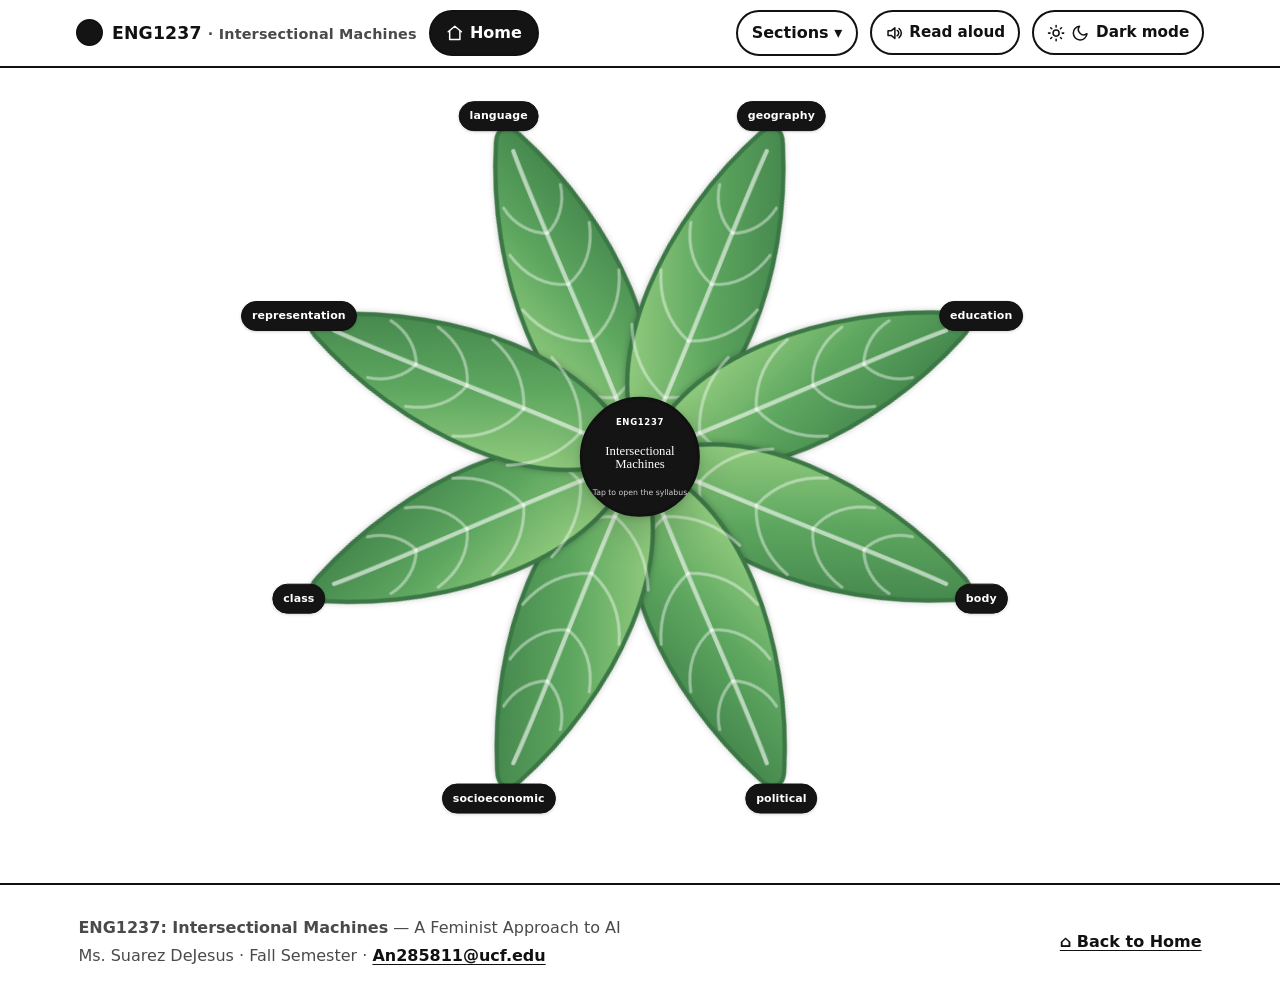
==== index.html @ 4618d404 "Sync cache-bust hash across all pages after the Section 10 CSS change The stylesheet update bumped t" ====
<!DOCTYPE html>
<html lang="en" data-theme="">
<head>
<meta charset="utf-8">
<meta name="viewport" content="width=device-width, initial-scale=1">
<title>ENG1237: Intersectional Machines — A Feminist Approach to AI</title>
<meta name="description" content="Interactive syllabus for ENG1237 Intersectional Machines: A Feminist Approach to AI.">
<link rel="preconnect" href="https://fonts.googleapis.com">
<link rel="stylesheet" href="assets/style.css?v=72776da3">
<link rel="icon" href="data:image/svg+xml,%3Csvg xmlns='http://www.w3.org/2000/svg' viewBox='0 0 100 100'%3E%3Ccircle cx='50' cy='50' r='46' fill='%236b2d5c'/%3E%3Ctext x='50' y='68' font-size='54' text-anchor='middle' fill='%23fff' font-family='Georgia,serif'%3EIM%3C/text%3E%3C/svg%3E">
<script>
  // Set theme before paint to avoid a flash
  (function(){try{var t=localStorage.getItem('eng1237-theme');if(t==='light'||t==='dark')document.documentElement.setAttribute('data-theme',t);}catch(e){}})();
</script>
</head>
<body>
<a class="skip-link" href="#main">Skip to main content</a>

<div class="sticky-stack">
<header class="topbar">
  <div class="topbar-inner">
    <a class="brand" href="index.html">
      <span class="dot" aria-hidden="true"></span>
      <span>ENG1237 <small>&middot; Intersectional Machines</small></span>
    </a>
    <a class="home-tab" href="index.html"><svg viewBox="0 0 24 24" fill="none" stroke="currentColor" stroke-width="2" stroke-linecap="round" stroke-linejoin="round" aria-hidden="true"><path d="M3 10.5 12 3l9 7.5"/><path d="M5 9.5V21h14V9.5"/></svg><span>Home</span></a>
    <span class="nav-spacer"></span>

    <details class="menu" id="sections-menu">
      <summary aria-label="Jump to a section">Sections &#9662;</summary>
      <div class="menu-panel" role="menu">
        <a href="index.html" aria-current="page"><span class="num">&#8962;</span><span>Home</span></a>
        <a href="section1.html"><span class="num">1</span><span>Instructor Contact &amp; Course Frequency</span></a>
          <a href="section2.html"><span class="num">2</span><span>Course Description</span></a>
          <a href="section3.html"><span class="num">3</span><span>Course Objectives</span></a>
          <a href="section4.html"><span class="num">4</span><span>Required Course Reading Materials</span></a>
          <a href="section5.html"><span class="num">5</span><span>AI Bias Supplemental Readings</span></a>
          <a href="section6.html"><span class="num">6</span><span>Required Course Software &amp; AI Materials</span></a>
          <a href="section7.html"><span class="num">7</span><span>AI Policy</span></a>
          <a href="section8.html"><span class="num">8</span><span>Assignment Overview, Grading &amp; Late Policy</span></a>
          <a href="section9.html"><span class="num">9</span><span>Class-by-Class Schedule</span></a>
          <a href="section10.html"><span class="num">10</span><span>EXAMPLE of AGENTIC Textual Analysis</span></a>
      </div>
    </details>

    <button class="util-btn" id="read-aloud" type="button" aria-pressed="false"
            title="Read this page aloud">
      <svg viewBox="0 0 24 24" fill="none" stroke="currentColor" stroke-width="2" stroke-linecap="round" stroke-linejoin="round" aria-hidden="true"><path d="M4 9v6h4l5 4V5L8 9H4Z"/><path d="M16 8.5a4 4 0 0 1 0 7"/><path d="M18.5 6a7.5 7.5 0 0 1 0 12"/></svg><span class="label">Read aloud</span>
    </button>

    <button class="util-btn" id="theme-toggle" type="button" aria-pressed="false"
            title="Switch colour theme">
      <svg class="icon-sun" viewBox="0 0 24 24" fill="none" stroke="currentColor" stroke-width="2" stroke-linecap="round" stroke-linejoin="round" aria-hidden="true"><circle cx="12" cy="12" r="4"/><path d="M12 2v2M12 20v2M4.9 4.9l1.4 1.4M17.7 17.7l1.4 1.4M2 12h2M20 12h2M4.9 19.1l1.4-1.4M17.7 6.3l1.4-1.4"/></svg><svg class="icon-moon" viewBox="0 0 24 24" fill="none" stroke="currentColor" stroke-width="2" stroke-linecap="round" stroke-linejoin="round" aria-hidden="true"><path d="M21 12.8A9 9 0 1 1 11.2 3a7 7 0 0 0 9.8 9.8Z"/></svg><span class="label">Dark mode</span>
    </button>
  </div>
</header>

<div class="reader-bar" id="reader-bar" role="region" aria-label="Read aloud controls">
  <div class="reader-inner">
    <strong>&#128266; Reading aloud</strong>
    <button class="rbtn" id="reader-playpause" type="button">&#9208; Pause</button>
    <button class="rbtn" id="reader-restart" type="button">&#8635; Restart</button>
    <button class="rbtn" id="reader-stop" type="button">&#9632; Stop</button>
    <label>Voice
      <select id="reader-voice" aria-label="Choose a voice"></select>
    </label>
    <label>Speed
      <select id="reader-rate" aria-label="Reading speed">
        <option value="0.75">0.75&times;</option>
        <option value="0.9">0.9&times;</option>
        <option value="1" selected>1&times;</option>
        <option value="1.15">1.15&times;</option>
        <option value="1.35">1.35&times;</option>
      </select>
    </label>
    <span class="reader-status" id="reader-status" aria-live="polite"></span>
  </div>
</div>
</div>
<main id="main" tabindex="-1">
  <div class="wrap wide home-flower">
    <h1 class="visually-hidden">ENG1237: Intersectional Machines &mdash; syllabus</h1>

    <div class="lotus-stage" id="lotus-stage">
      <div class="lotus-fit">
        <div class="lotus">
    <div class="pads" role="group" aria-label="Course concepts — tap a leaf for a prelude">
      <button class="pad" type="button" style="--ang:337.5deg" data-concept="concept-language" aria-haspopup="dialog" aria-expanded="false"><span class="pad-leaf" aria-hidden="true"><svg class="leaf-svg" viewBox="0 0 60 120" aria-hidden="true" preserveAspectRatio="xMidYMax meet"><defs><linearGradient id="leafgrad" x1="0" y1="1" x2=".8" y2="0"><stop offset="0" stop-color="#a7db8b"/><stop offset=".55" stop-color="#5da65f"/><stop offset="1" stop-color="#3f8049"/></linearGradient></defs><path class="leaf-blade" d="M30 118 C4 96 8 44 26 7 C28 3 32 3 34 8 C52 46 55 95 30 118 Z" fill="url(#leafgrad)" stroke="#3c7746" stroke-width="1.4"/><path class="leaf-vein" d="M30 115 C31 74 29 36 30 12" fill="none" stroke="rgba(255,255,255,.6)" stroke-width="1.4" stroke-linecap="round"/><g class="leaf-vein" fill="none" stroke="rgba(255,255,255,.42)" stroke-width="1" stroke-linecap="round"><path d="M30 99 C22 96 15 90 11 81"/><path d="M30 99 C38 96 45 90 49 81"/><path d="M30 79 C22 76 16 70 13 61"/><path d="M30 79 C38 76 44 70 47 61"/><path d="M30 59 C23 57 18 51 16 43"/><path d="M30 59 C37 57 42 51 44 43"/><path d="M30 41 C25 39 21 34 20 28"/><path d="M30 41 C35 39 39 34 40 28"/></g></svg></span><span class="pad-label"><span class="pad-label-in">language</span></span></button>
      <button class="pad" type="button" style="--ang:22.5deg" data-concept="concept-geography" aria-haspopup="dialog" aria-expanded="false"><span class="pad-leaf" aria-hidden="true"><svg class="leaf-svg" viewBox="0 0 60 120" aria-hidden="true" preserveAspectRatio="xMidYMax meet"><defs><linearGradient id="leafgrad" x1="0" y1="1" x2=".8" y2="0"><stop offset="0" stop-color="#a7db8b"/><stop offset=".55" stop-color="#5da65f"/><stop offset="1" stop-color="#3f8049"/></linearGradient></defs><path class="leaf-blade" d="M30 118 C4 96 8 44 26 7 C28 3 32 3 34 8 C52 46 55 95 30 118 Z" fill="url(#leafgrad)" stroke="#3c7746" stroke-width="1.4"/><path class="leaf-vein" d="M30 115 C31 74 29 36 30 12" fill="none" stroke="rgba(255,255,255,.6)" stroke-width="1.4" stroke-linecap="round"/><g class="leaf-vein" fill="none" stroke="rgba(255,255,255,.42)" stroke-width="1" stroke-linecap="round"><path d="M30 99 C22 96 15 90 11 81"/><path d="M30 99 C38 96 45 90 49 81"/><path d="M30 79 C22 76 16 70 13 61"/><path d="M30 79 C38 76 44 70 47 61"/><path d="M30 59 C23 57 18 51 16 43"/><path d="M30 59 C37 57 42 51 44 43"/><path d="M30 41 C25 39 21 34 20 28"/><path d="M30 41 C35 39 39 34 40 28"/></g></svg></span><span class="pad-label"><span class="pad-label-in">geography</span></span></button>
      <button class="pad" type="button" style="--ang:67.5deg" data-concept="concept-education" aria-haspopup="dialog" aria-expanded="false"><span class="pad-leaf" aria-hidden="true"><svg class="leaf-svg" viewBox="0 0 60 120" aria-hidden="true" preserveAspectRatio="xMidYMax meet"><defs><linearGradient id="leafgrad" x1="0" y1="1" x2=".8" y2="0"><stop offset="0" stop-color="#a7db8b"/><stop offset=".55" stop-color="#5da65f"/><stop offset="1" stop-color="#3f8049"/></linearGradient></defs><path class="leaf-blade" d="M30 118 C4 96 8 44 26 7 C28 3 32 3 34 8 C52 46 55 95 30 118 Z" fill="url(#leafgrad)" stroke="#3c7746" stroke-width="1.4"/><path class="leaf-vein" d="M30 115 C31 74 29 36 30 12" fill="none" stroke="rgba(255,255,255,.6)" stroke-width="1.4" stroke-linecap="round"/><g class="leaf-vein" fill="none" stroke="rgba(255,255,255,.42)" stroke-width="1" stroke-linecap="round"><path d="M30 99 C22 96 15 90 11 81"/><path d="M30 99 C38 96 45 90 49 81"/><path d="M30 79 C22 76 16 70 13 61"/><path d="M30 79 C38 76 44 70 47 61"/><path d="M30 59 C23 57 18 51 16 43"/><path d="M30 59 C37 57 42 51 44 43"/><path d="M30 41 C25 39 21 34 20 28"/><path d="M30 41 C35 39 39 34 40 28"/></g></svg></span><span class="pad-label"><span class="pad-label-in">education</span></span></button>
      <button class="pad" type="button" style="--ang:112.5deg" data-concept="concept-body" aria-haspopup="dialog" aria-expanded="false"><span class="pad-leaf" aria-hidden="true"><svg class="leaf-svg" viewBox="0 0 60 120" aria-hidden="true" preserveAspectRatio="xMidYMax meet"><defs><linearGradient id="leafgrad" x1="0" y1="1" x2=".8" y2="0"><stop offset="0" stop-color="#a7db8b"/><stop offset=".55" stop-color="#5da65f"/><stop offset="1" stop-color="#3f8049"/></linearGradient></defs><path class="leaf-blade" d="M30 118 C4 96 8 44 26 7 C28 3 32 3 34 8 C52 46 55 95 30 118 Z" fill="url(#leafgrad)" stroke="#3c7746" stroke-width="1.4"/><path class="leaf-vein" d="M30 115 C31 74 29 36 30 12" fill="none" stroke="rgba(255,255,255,.6)" stroke-width="1.4" stroke-linecap="round"/><g class="leaf-vein" fill="none" stroke="rgba(255,255,255,.42)" stroke-width="1" stroke-linecap="round"><path d="M30 99 C22 96 15 90 11 81"/><path d="M30 99 C38 96 45 90 49 81"/><path d="M30 79 C22 76 16 70 13 61"/><path d="M30 79 C38 76 44 70 47 61"/><path d="M30 59 C23 57 18 51 16 43"/><path d="M30 59 C37 57 42 51 44 43"/><path d="M30 41 C25 39 21 34 20 28"/><path d="M30 41 C35 39 39 34 40 28"/></g></svg></span><span class="pad-label"><span class="pad-label-in">body</span></span></button>
      <button class="pad" type="button" style="--ang:157.5deg" data-concept="concept-political" aria-haspopup="dialog" aria-expanded="false"><span class="pad-leaf" aria-hidden="true"><svg class="leaf-svg" viewBox="0 0 60 120" aria-hidden="true" preserveAspectRatio="xMidYMax meet"><defs><linearGradient id="leafgrad" x1="0" y1="1" x2=".8" y2="0"><stop offset="0" stop-color="#a7db8b"/><stop offset=".55" stop-color="#5da65f"/><stop offset="1" stop-color="#3f8049"/></linearGradient></defs><path class="leaf-blade" d="M30 118 C4 96 8 44 26 7 C28 3 32 3 34 8 C52 46 55 95 30 118 Z" fill="url(#leafgrad)" stroke="#3c7746" stroke-width="1.4"/><path class="leaf-vein" d="M30 115 C31 74 29 36 30 12" fill="none" stroke="rgba(255,255,255,.6)" stroke-width="1.4" stroke-linecap="round"/><g class="leaf-vein" fill="none" stroke="rgba(255,255,255,.42)" stroke-width="1" stroke-linecap="round"><path d="M30 99 C22 96 15 90 11 81"/><path d="M30 99 C38 96 45 90 49 81"/><path d="M30 79 C22 76 16 70 13 61"/><path d="M30 79 C38 76 44 70 47 61"/><path d="M30 59 C23 57 18 51 16 43"/><path d="M30 59 C37 57 42 51 44 43"/><path d="M30 41 C25 39 21 34 20 28"/><path d="M30 41 C35 39 39 34 40 28"/></g></svg></span><span class="pad-label"><span class="pad-label-in">political</span></span></button>
      <button class="pad" type="button" style="--ang:202.5deg" data-concept="concept-socioeconomic" aria-haspopup="dialog" aria-expanded="false"><span class="pad-leaf" aria-hidden="true"><svg class="leaf-svg" viewBox="0 0 60 120" aria-hidden="true" preserveAspectRatio="xMidYMax meet"><defs><linearGradient id="leafgrad" x1="0" y1="1" x2=".8" y2="0"><stop offset="0" stop-color="#a7db8b"/><stop offset=".55" stop-color="#5da65f"/><stop offset="1" stop-color="#3f8049"/></linearGradient></defs><path class="leaf-blade" d="M30 118 C4 96 8 44 26 7 C28 3 32 3 34 8 C52 46 55 95 30 118 Z" fill="url(#leafgrad)" stroke="#3c7746" stroke-width="1.4"/><path class="leaf-vein" d="M30 115 C31 74 29 36 30 12" fill="none" stroke="rgba(255,255,255,.6)" stroke-width="1.4" stroke-linecap="round"/><g class="leaf-vein" fill="none" stroke="rgba(255,255,255,.42)" stroke-width="1" stroke-linecap="round"><path d="M30 99 C22 96 15 90 11 81"/><path d="M30 99 C38 96 45 90 49 81"/><path d="M30 79 C22 76 16 70 13 61"/><path d="M30 79 C38 76 44 70 47 61"/><path d="M30 59 C23 57 18 51 16 43"/><path d="M30 59 C37 57 42 51 44 43"/><path d="M30 41 C25 39 21 34 20 28"/><path d="M30 41 C35 39 39 34 40 28"/></g></svg></span><span class="pad-label"><span class="pad-label-in">socioeconomic</span></span></button>
      <button class="pad" type="button" style="--ang:247.5deg" data-concept="concept-class" aria-haspopup="dialog" aria-expanded="false"><span class="pad-leaf" aria-hidden="true"><svg class="leaf-svg" viewBox="0 0 60 120" aria-hidden="true" preserveAspectRatio="xMidYMax meet"><defs><linearGradient id="leafgrad" x1="0" y1="1" x2=".8" y2="0"><stop offset="0" stop-color="#a7db8b"/><stop offset=".55" stop-color="#5da65f"/><stop offset="1" stop-color="#3f8049"/></linearGradient></defs><path class="leaf-blade" d="M30 118 C4 96 8 44 26 7 C28 3 32 3 34 8 C52 46 55 95 30 118 Z" fill="url(#leafgrad)" stroke="#3c7746" stroke-width="1.4"/><path class="leaf-vein" d="M30 115 C31 74 29 36 30 12" fill="none" stroke="rgba(255,255,255,.6)" stroke-width="1.4" stroke-linecap="round"/><g class="leaf-vein" fill="none" stroke="rgba(255,255,255,.42)" stroke-width="1" stroke-linecap="round"><path d="M30 99 C22 96 15 90 11 81"/><path d="M30 99 C38 96 45 90 49 81"/><path d="M30 79 C22 76 16 70 13 61"/><path d="M30 79 C38 76 44 70 47 61"/><path d="M30 59 C23 57 18 51 16 43"/><path d="M30 59 C37 57 42 51 44 43"/><path d="M30 41 C25 39 21 34 20 28"/><path d="M30 41 C35 39 39 34 40 28"/></g></svg></span><span class="pad-label"><span class="pad-label-in">class</span></span></button>
      <button class="pad" type="button" style="--ang:292.5deg" data-concept="concept-representation" aria-haspopup="dialog" aria-expanded="false"><span class="pad-leaf" aria-hidden="true"><svg class="leaf-svg" viewBox="0 0 60 120" aria-hidden="true" preserveAspectRatio="xMidYMax meet"><defs><linearGradient id="leafgrad" x1="0" y1="1" x2=".8" y2="0"><stop offset="0" stop-color="#a7db8b"/><stop offset=".55" stop-color="#5da65f"/><stop offset="1" stop-color="#3f8049"/></linearGradient></defs><path class="leaf-blade" d="M30 118 C4 96 8 44 26 7 C28 3 32 3 34 8 C52 46 55 95 30 118 Z" fill="url(#leafgrad)" stroke="#3c7746" stroke-width="1.4"/><path class="leaf-vein" d="M30 115 C31 74 29 36 30 12" fill="none" stroke="rgba(255,255,255,.6)" stroke-width="1.4" stroke-linecap="round"/><g class="leaf-vein" fill="none" stroke="rgba(255,255,255,.42)" stroke-width="1" stroke-linecap="round"><path d="M30 99 C22 96 15 90 11 81"/><path d="M30 99 C38 96 45 90 49 81"/><path d="M30 79 C22 76 16 70 13 61"/><path d="M30 79 C38 76 44 70 47 61"/><path d="M30 59 C23 57 18 51 16 43"/><path d="M30 59 C37 57 42 51 44 43"/><path d="M30 41 C25 39 21 34 20 28"/><path d="M30 41 C35 39 39 34 40 28"/></g></svg></span><span class="pad-label"><span class="pad-label-in">representation</span></span></button>
    </div>
    <div class="ring ring-back" role="list">
      <a class="petal" role="listitem" href="section10.html" style="--ang:330.0deg; --pc:#a9d8c0;" aria-label="Section 10: Example of Agentic Textual Analysis"><span class="p-inner"><span class="p-num">10</span><span class="p-title">EXAMPLE of AGENTIC Textual Analysis</span></span></a>
    </div>
    <div class="ring ring0" role="list">
      <a class="petal" role="listitem" href="section1.html" style="--ang:30.0deg; --pc:#f4bcd0;" aria-label="Section 1: Instructor Contact and Course Frequency"><span class="p-inner"><span class="p-num">1</span><span class="p-title">Instructor Contact &amp; Course Frequency</span></span></a>
      <a class="petal" role="listitem" href="section2.html" style="--ang:150.0deg; --pc:#f7d6a3;" aria-label="Section 2: Course Description"><span class="p-inner"><span class="p-num">2</span><span class="p-title">Course Description</span></span></a>
      <a class="petal" role="listitem" href="section3.html" style="--ang:270.0deg; --pc:#f1e595;" aria-label="Section 3: Course Objectives"><span class="p-inner"><span class="p-num">3</span><span class="p-title">Course Objectives</span></span></a>
    </div>
    <div class="ring ring1" role="list">
      <a class="petal" role="listitem" href="section4.html" style="--ang:0.0deg; --pc:#cbe7a4;" aria-label="Section 4: Required Course Reading Materials"><span class="p-inner"><span class="p-num">4</span><span class="p-title">Required Course Reading Materials</span></span></a>
      <a class="petal" role="listitem" href="section5.html" style="--ang:60.0deg; --pc:#aee2d1;" aria-label="Section 5: AI Bias Supplemental Readings"><span class="p-inner"><span class="p-num">5</span><span class="p-title">AI Bias Supplemental Readings</span></span></a>
      <a class="petal" role="listitem" href="section6.html" style="--ang:120.0deg; --pc:#b4daf3;" aria-label="Section 6: Required Course Software and AI Materials"><span class="p-inner"><span class="p-num">6</span><span class="p-title">Required Course Software and AI Materials</span></span></a>
      <a class="petal" role="listitem" href="section7.html" style="--ang:180.0deg; --pc:#c4c8f1;" aria-label="Section 7: AI Policy"><span class="p-inner"><span class="p-num">7</span><span class="p-title">AI Policy</span></span></a>
      <a class="petal" role="listitem" href="section8.html" style="--ang:240.0deg; --pc:#e6c3ef;" aria-label="Section 8: Assignment Overview, Grading, and Late Policy"><span class="p-inner"><span class="p-num">8</span><span class="p-title">Assignment Overview, Grading, and Late Policy</span></span></a>
      <a class="petal" role="listitem" href="section9.html" style="--ang:300.0deg; --pc:#f6bcb7;" aria-label="Section 9: Class-by-Class Schedule"><span class="p-inner"><span class="p-num">9</span><span class="p-title">Class-by-Class Schedule</span></span></a>
    </div>
          <button type="button" class="lotus-center" id="lotus-center"
                  aria-expanded="false" aria-controls="lotus-stage">
            <span class="lc-course">ENG1237</span>
            <span class="lc-title">Intersectional Machines</span>
            <span class="lc-hint" id="lotus-hint">Tap to open the syllabus</span>
          </button>
        </div>
      </div>
    </div>
    <div class="bubble-sources" hidden aria-hidden="true">
      <div id="src-concept-language"><h3>language</h3><p class="take">What happens to dialect, register, and multilingual voice when generative AI rewrites it.</p><p class="fits"><span class="fits-h">Theories &amp; authors:</span> Slator, &ldquo;He Said, She Said&rdquo; (gender in machine translation); Noble, &ldquo;Google Search&rdquo;; Crenshaw on intersectional voice.</p></div>
      <div id="src-concept-geography"><h3>geography</h3><p class="take">Where AI is built, whose data it harvests, and which places it centers or pushes to the margins.</p><p class="fits"><span class="fits-h">Theories &amp; authors:</span> West et al., &ldquo;Discriminating Systems&rdquo;; Crawford &amp; Paglen, &ldquo;Excavating AI.&rdquo;</p></div>
      <div id="src-concept-education"><h3>education</h3><p class="take">How AI enters classrooms and the digital humanities, and whom its tools include or leave out.</p><p class="fits"><span class="fits-h">Theories &amp; authors:</span> Kirschenbaum, &ldquo;What is DH?&rdquo;; Williams, &ldquo;Disability, Universal Design &amp; the DH&rdquo;; Ratto, &ldquo;Critical Making.&rdquo;</p></div>
      <div id="src-concept-body"><h3>body</h3><p class="take">How AI reads &mdash; and mis-reads &mdash; bodies, from facial recognition to medical risk.</p><p class="fits"><span class="fits-h">Theories &amp; authors:</span> Buolamwini on the &ldquo;coded gaze&rdquo;; Williams on universal design; the healthcare risk-algorithm case (Obermeyer).</p></div>
      <div id="src-concept-political"><h3>political</h3><p class="take">AI in law, policing, and public benefits &mdash; and whom it disadvantages.</p><p class="fits"><span class="fits-h">Theories &amp; authors:</span> Crenshaw on antidiscrimination law; Angwin et al., &ldquo;Machine Bias&rdquo; (COMPAS); the MIDAS and Idaho Medicaid cases.</p></div>
      <div id="src-concept-socioeconomic"><h3>socioeconomic</h3><p class="take">AI gatekeeping jobs, credit, and housing.</p><p class="fits"><span class="fits-h">Theories &amp; authors:</span> Amazon&rsquo;s hiring tool; the Apple Card and mortgage-approval cases; West, &ldquo;Redistribution and Rekognition.&rdquo;</p></div>
      <div id="src-concept-class"><h3>class</h3><p class="take">Who holds power in the AI industry and whose labor is buried in the data.</p><p class="fits"><span class="fits-h">Theories &amp; authors:</span> West et al., &ldquo;Discriminating Systems&rdquo; (the &ldquo;diversity crisis&rdquo;); Wajcman, &ldquo;Feminist Theories of Technology.&rdquo;</p></div>
      <div id="src-concept-representation"><h3>representation</h3><p class="take">How AI pictures &mdash; and erases &mdash; identity in text and image.</p><p class="fits"><span class="fits-h">Theories &amp; authors:</span> Crawford &amp; Paglen, &ldquo;Excavating AI&rdquo;; Noble on hyper-visibility / invisibility; the Stable Diffusion and Gemini image cases.</p></div>
    </div>
    <div class="concept-bubble" id="concept-bubble" role="dialog"
         aria-label="Concept prelude" hidden>
      <button class="bubble-close" id="bubble-close" type="button" aria-label="Close">&times;</button>
      <div class="bubble-body" id="bubble-body"></div>
    </div>
    
  </div>
</main>

<footer class="site">
  <div class="foot-inner">
    <div>
      <strong>ENG1237: Intersectional Machines</strong> &mdash; A Feminist Approach to AI<br>
      Ms. Suarez DeJesus &middot; Fall Semester &middot;
      <a href="mailto:An285811@ucf.edu">An285811@ucf.edu</a>
    </div>
    <div><a href="index.html">&#8962; Back to Home</a></div>
  </div>
</footer>

<script src="assets/app.js?v=72776da3"></script>
</body>
</html>
---- assets/style.css ----
/* ================================================================
   ENG1237 — Intersectional Machines
   Interactive syllabus — shared stylesheet
   Monochrome, high-contrast, inverted-container design.
   Light mode : white page, black containers with white text.
   Dark  mode : dark page, white containers with black text.
   ================================================================ */

:root {
  --font-sans: "Segoe UI", system-ui, -apple-system, Roboto, Helvetica, Arial, sans-serif;
  --font-serif: "Iowan Old Style", "Palatino Linotype", Palatino, Georgia, "Times New Roman", serif;

  /* ---- Light theme (default): white page, black containers ---- */
  --bg: #ffffff;
  --text: #111111;          /* text directly on the page */
  --text-soft: #4a4a4a;
  --line: #111111;          /* hairlines on the page */

  --card: #141414;          /* container background */
  --card-text: #ffffff;     /* container text */
  --card-soft: #cfcfcf;     /* muted text on containers */
  --card-line: #3a3a3a;     /* dividers inside containers */
  --card-chip-bg: #ffffff;  /* inverted chip inside a container */
  --card-chip-text: #111111;

  --focus: #1a73e8;
  --shadow: 0 2px 6px rgba(0,0,0,.14), 0 14px 40px rgba(0,0,0,.16);
  --shadow-sm: 0 1px 3px rgba(0,0,0,.16);
  --ok-bg: #ffffff;
  --ok-text: #0b6b3a;
  --radius: 16px;
  --maxw: 900px;
}

:root[data-theme="dark"] {
  --bg: #0e0e11;
  --text: #f4f4f5;
  --text-soft: #b6b6ba;
  --line: #f4f4f5;

  --card: #ffffff;
  --card-text: #111111;
  --card-soft: #565660;
  --card-line: #d8d8de;
  --card-chip-bg: #111111;
  --card-chip-text: #ffffff;

  --focus: #7db1ff;
  --shadow: 0 2px 6px rgba(0,0,0,.5), 0 16px 44px rgba(0,0,0,.55);
  --shadow-sm: 0 1px 3px rgba(0,0,0,.5);
  --ok-bg: #ffffff;
  --ok-text: #0b6b3a;
}

@media (prefers-color-scheme: dark) {
  :root:not([data-theme="light"]) {
    --bg: #0e0e11;
    --text: #f4f4f5;
    --text-soft: #b6b6ba;
    --line: #f4f4f5;
    --card: #ffffff;
    --card-text: #111111;
    --card-soft: #565660;
    --card-line: #d8d8de;
    --card-chip-bg: #111111;
    --card-chip-text: #ffffff;
    --focus: #7db1ff;
    --shadow: 0 2px 6px rgba(0,0,0,.5), 0 16px 44px rgba(0,0,0,.55);
    --shadow-sm: 0 1px 3px rgba(0,0,0,.5);
  }
}

* { box-sizing: border-box; }

html { scroll-behavior: smooth; }
@media (prefers-reduced-motion: reduce) {
  html { scroll-behavior: auto; }
  * { animation-duration: .001ms !important; transition-duration: .001ms !important; }
}

body {
  margin: 0;
  background: var(--bg);
  color: var(--text);
  font-family: var(--font-sans);
  font-size: 1.2rem;           /* larger base type */
  line-height: 1.75;
  -webkit-font-smoothing: antialiased;
  text-rendering: optimizeLegibility;
}

/* ---- Skip link ---- */
.skip-link {
  position: absolute;
  left: -999px;
  top: 0;
  z-index: 200;
  background: var(--card);
  color: var(--card-text);
  padding: .7rem 1.1rem;
  border-radius: 0 0 var(--radius) 0;
  font-weight: 700;
}
.skip-link:focus { left: 0; }

/* ---- Focus visibility ---- */
a:focus-visible,
button:focus-visible,
summary:focus-visible,
[tabindex]:focus-visible {
  outline: 3px solid var(--focus);
  outline-offset: 2px;
  border-radius: 4px;
}

/* ================= Top navigation ================= */
.sticky-stack { position: sticky; top: 0; z-index: 100; }
.topbar {
  background: var(--bg);
  border-bottom: 2px solid var(--line);
}
.topbar-inner {
  max-width: 1160px;
  margin: 0 auto;
  padding: .6rem 1rem;
  display: flex;
  align-items: center;
  gap: .75rem;
  flex-wrap: wrap;
}
.brand {
  display: inline-flex;
  align-items: center;
  gap: .55rem;
  font-weight: 800;
  color: var(--text);
  text-decoration: none;
  letter-spacing: .01em;
  font-size: 1.08rem;
}
.brand .dot {
  width: 1.7rem; height: 1.7rem;
  border-radius: 50%;
  background: var(--card);
  border: 2px solid var(--line);
  display: inline-block;
  flex: none;
}
.brand small { color: var(--text-soft); font-weight: 600; }

.home-tab {
  display: inline-flex;
  align-items: center;
  gap: .4rem;
  text-decoration: none;
  font-weight: 800;
  color: var(--card-text);
  background: var(--card);
  padding: .45rem .95rem;
  border-radius: 999px;
  font-size: 1rem;
  border: 2px solid var(--line);
}
.home-tab:hover { filter: contrast(1.1); }
.home-tab:visited { color: var(--card-text); }
.home-tab svg { width: 1.1em; height: 1.1em; }

.nav-spacer { flex: 1 1 auto; }

/* Sections dropdown */
.menu { position: relative; }
.menu > summary {
  list-style: none;
  cursor: pointer;
  display: inline-flex;
  align-items: center;
  gap: .35rem;
  padding: .45rem .85rem;
  border: 2px solid var(--line);
  border-radius: 999px;
  background: var(--bg);
  color: var(--text);
  font-weight: 700;
  font-size: 1rem;
}
.menu > summary::-webkit-details-marker { display: none; }
.menu[open] > summary { background: var(--card); color: var(--card-text); }
.menu-panel {
  position: absolute;
  right: 0;
  margin-top: .5rem;
  width: min(360px, 88vw);
  background: var(--card);
  color: var(--card-text);
  border: 2px solid var(--line);
  border-radius: var(--radius);
  box-shadow: var(--shadow);
  padding: .4rem;
  z-index: 120;
}
.menu-panel a {
  display: flex;
  gap: .6rem;
  align-items: center;
  padding: .55rem .65rem;
  border-radius: 10px;
  text-decoration: none;
  color: var(--card-text);
}
.menu-panel a:visited { color: var(--card-text); }
.menu-panel a:hover { background: color-mix(in srgb, var(--card-text) 14%, transparent); }
.menu-panel a[aria-current="page"] { background: color-mix(in srgb, var(--card-text) 18%, transparent); font-weight: 800; }
.menu-panel .num {
  flex: none;
  width: 1.8rem; height: 1.8rem;
  display: inline-grid; place-items: center;
  background: var(--card-chip-bg);
  color: var(--card-chip-text);
  border-radius: 7px;
  font-weight: 800;
  font-size: .9rem;
}

/* Utility buttons (theme + read aloud) */
.util-btn {
  display: inline-flex;
  align-items: center;
  gap: .4rem;
  padding: .45rem .8rem;
  border: 2px solid var(--line);
  border-radius: 999px;
  background: var(--bg);
  color: var(--text);
  font: inherit;
  font-size: .95rem;
  font-weight: 700;
  cursor: pointer;
}
.util-btn:hover { background: var(--card); color: var(--card-text); }
.util-btn svg { width: 1.2em; height: 1.2em; flex: none; }
.util-btn .label { white-space: nowrap; }
@media (max-width: 620px) {
  .util-btn .label { display: none; }
}

/* ================= Read-aloud control bar ================= */
.reader-bar { display: none; background: var(--card); color: var(--card-text); border-bottom: 2px solid var(--line); }
.reader-bar.active { display: block; }
.reader-inner {
  max-width: 1160px;
  margin: 0 auto;
  padding: .55rem 1rem;
  display: flex;
  align-items: center;
  gap: .6rem;
  flex-wrap: wrap;
}
.reader-inner strong { font-size: 1rem; }
.reader-inner .rbtn {
  background: transparent;
  border: 2px solid var(--card-text);
  color: var(--card-text);
  border-radius: 999px;
  padding: .3rem .85rem;
  font: inherit;
  font-weight: 700;
  font-size: .95rem;
  cursor: pointer;
}
.reader-inner .rbtn:hover { background: var(--card-text); color: var(--card); }
.reader-inner label { font-size: .92rem; display: inline-flex; align-items: center; gap: .35rem; }
.reader-inner select {
  background: var(--card);
  color: var(--card-text);
  border: 2px solid var(--card-text);
  border-radius: 8px;
  padding: .2rem .4rem;
  font: inherit;
  font-size: .92rem;
}
.reader-status { margin-left: auto; font-size: .9rem; }

/* text-to-speech reading highlight */
.tts-reading {
  outline: 3px solid var(--focus);
  outline-offset: 3px;
  border-radius: 4px;
}

/* ================= Layout ================= */
.wrap { max-width: var(--maxw); margin: 0 auto; padding: 2.2rem 1.15rem 4.5rem; }
.wrap.wide { max-width: 1160px; }
main:focus { outline: none; }

/* keep anchored targets clear of the sticky header */
:target, [id] { scroll-margin-top: 96px; }

/* ---- Page header ---- */
.page-head { margin: .5rem 0 2.2rem; }
.eyebrow {
  display: inline-block;
  font-size: .92rem;
  letter-spacing: .14em;
  text-transform: uppercase;
  font-weight: 800;
  color: var(--card-text);
  background: var(--card);
  padding: .3rem .75rem;
  border-radius: 999px;
  margin-bottom: 1rem;
}
h1 {
  font-family: var(--font-serif);
  font-size: clamp(2.3rem, 5vw, 3.4rem);
  line-height: 1.1;
  margin: 0 0 .6rem;
  letter-spacing: -.01em;
}
.lede { font-size: 1.32rem; color: var(--text-soft); margin: .4rem 0 0; max-width: 62ch; }

h2 {
  font-family: var(--font-serif);
  font-size: clamp(1.7rem, 3.4vw, 2.15rem);
  margin: 2.6rem 0 .9rem;
  line-height: 1.2;
}
h3 {
  font-size: 1.18rem;
  text-transform: uppercase;
  letter-spacing: .08em;
  margin: 2rem 0 .7rem;
}
p { margin: 0 0 1.15rem; }

a { color: var(--text); text-underline-offset: 3px; text-decoration-thickness: 1px; }
a:visited { color: var(--text); }

/* cross-reference "see section" links */
.xref {
  font-weight: 800;
  white-space: nowrap;
  background: var(--card);
  color: var(--card-text);
  padding: .05em .45em;
  border-radius: 6px;
  text-decoration: none;
}
.xref::after { content: " \2197"; font-size: .82em; }
.xref:hover { filter: contrast(1.15); }
.xref:visited { color: var(--card-text); }

/* ================= Lotus fold book (home hero) ================= */
/* A concentric, blooming lotus. The whole flower lives inside an 820px
   coordinate box that is scaled to fit any viewport, so radii and petal
   sizes never need media queries. Centre = 410,410. */
.lotus-intro { text-align: center; max-width: 66ch; margin: 0 auto 1.2rem; }

.lotus-stage { position: relative; width: 100%; margin: 1rem auto 1.5rem; }
/* --U is the flower's diameter; every radius, size and font scales from it,
   so the whole lotus stays proportional with no media queries. */
.lotus-fit {
  --U: min(1000px, calc(100vw - 8rem), calc(100vh - 15rem));
  position: relative;
  width: var(--U);
  aspect-ratio: 1 / 1;
  margin: 0 auto;
  overflow: visible;   /* let the vines + identity markers sit past the petals */
}
/* home page = just the big flower, centred */
.home-flower { display: grid; place-items: center; }
.home-flower .lotus-stage { margin: 0 auto; }
.lotus { position: absolute; inset: 0; }

/* Two layers of teardrop petals, each anchored by its base at the flower
   centre and radiating outward (2D). They overlap near the middle -> the
   lotus look -> but their tips fan apart, where the labels sit upright and
   legible. Inner petals are shorter; outer petals longer. */
.ring { display: contents; }
.ring0 { --ph: calc(.32 * var(--U)); --pw: calc(.225 * var(--U)); --z: 22; }
.ring1 { --ph: calc(.47 * var(--U)); --pw: calc(.205 * var(--U)); --z: 14; }
/* Section 10 petal: identical in size to the outer ring, seated just behind
   it (z below .ring1) so it sits cleanly in the notch between sections 9 and 4. */
.ring-back { --ph: calc(.47 * var(--U)); --pw: calc(.205 * var(--U)); --z: 13; }

/* central seed pod (the heart of the flower / the closed bud's cover) */
.lotus-center {
  position: absolute;
  left: 50%; top: 50%;
  transform: translate(-50%, -50%);
  width: calc(.17 * var(--U));
  height: calc(.17 * var(--U));
  border-radius: 50%;
  background: var(--card);
  color: var(--card-text);
  border: 3px solid var(--line);
  display: grid;
  place-items: center;
  text-align: center;
  padding: calc(.012 * var(--U));
  z-index: 60;
  box-shadow: var(--shadow);
  cursor: pointer;
  font: inherit;
}
.lotus-center .lc-course { font-size: calc(.012 * var(--U)); letter-spacing: .08em; text-transform: uppercase; font-weight: 800; }
.lotus-center .lc-title { font-family: var(--font-serif); font-size: calc(.018 * var(--U)); line-height: 1.0; margin: calc(.004 * var(--U)) 0; }
.lotus-center .lc-hint { font-size: calc(.011 * var(--U)); color: var(--card-soft); }
.lotus-center:hover { filter: contrast(1.08); }

/* petals — a teardrop whose base (bottom) sits at the flower centre and
   whose rounded tip points outward at angle --ang. */
.petal {
  position: absolute;
  left: 50%; top: 50%;
  width: var(--pw); height: var(--ph);
  margin-left: calc(var(--pw) / -2);
  margin-top: calc(var(--ph) * -1);
  transform-origin: 50% 100%;
  display: flex;
  align-items: flex-start;      /* label rides the outer bulb, clear of centre */
  justify-content: center;
  padding: calc(.055 * var(--U)) calc(.03 * var(--U)) 0;
  font-size: calc(.0185 * var(--U));
  text-align: center;
  text-decoration: none;
  background: var(--pc, var(--card));
  color: #23161f;               /* dark ink reads on every pastel + both themes */
  border: 2px solid rgba(20,10,16,.20);
  /* teardrop: wide rounded tip, tapering to the base at the centre */
  border-radius: 50% 50% 50% 50% / 40% 40% 62% 62%;
  box-shadow: var(--shadow-sm);
  /* closed bud: petals collapsed into the centre (a clenched fist) */
  transform: rotateZ(var(--ang)) scale(.05);
  opacity: 0;
  pointer-events: none;
  z-index: var(--z);
  transition: transform .85s cubic-bezier(.22,1,.36,1), opacity .5s ease, box-shadow .2s ease;
}
.petal:visited { color: #23161f; }
/* label counter-rotated so it stays upright, and width-capped so long
   titles wrap *inside* the petal instead of spilling past its edges */
.petal .p-inner {
  display: flex; flex-direction: column; align-items: center; gap: .3em;
  max-width: 84%;
  transform: rotateZ(calc(-1 * var(--ang)));
}
.petal .p-num {
  font-family: var(--font-serif); font-weight: 800; font-size: 1.2em; line-height: 1;
  width: 1.7em; height: 1.7em; display: grid; place-items: center;
  border-radius: 50%; background: rgba(255,255,255,.92); color: #23161f;
  box-shadow: 0 1px 2px rgba(0,0,0,.18);
}
.petal .p-title {
  font-weight: 800; font-size: .92em; line-height: 1.16;
  overflow-wrap: break-word; hyphens: auto;
  text-shadow: 0 1px 0 rgba(255,255,255,.45);
}

/* bloomed state — the flower opens; petals grow out from the centre to
   full size, like fingers unclenching from a fist */
.lotus-stage[data-open] .petal {
  opacity: 1;
  pointer-events: auto;
  transform: rotateZ(var(--ang)) scale(1);
}
.lotus-stage[data-open] .petal:hover {
  z-index: 45; box-shadow: var(--shadow);
  transform: rotateZ(var(--ang)) scale(1.04);
}
/* bloom petal by petal */
.petal:nth-of-type(2) { transition-delay: .05s; }
.petal:nth-of-type(3) { transition-delay: .10s; }
.petal:nth-of-type(4) { transition-delay: .15s; }
.petal:nth-of-type(5) { transition-delay: .20s; }
.petal:nth-of-type(6) { transition-delay: .25s; }

/* ---- decorative veined leaves (behind the petals, never covering titles) ---- */
.leaves { position: absolute; inset: 0; }
.leaf {
  position: absolute;
  left: 50%; top: 50%;
  --lw: calc(.115 * var(--U));
  --lh: calc(.5 * var(--U));
  width: var(--lw); height: var(--lh);
  margin-left: calc(var(--lw) / -2);
  margin-top: calc(var(--lh) * -1);
  transform-origin: 50% 100%;
  z-index: 3;                    /* below every petal (petals are z 14-22) */
  opacity: 0;
  pointer-events: none;
  transform: rotateZ(var(--ang)) scale(.05);
  transition: transform .95s cubic-bezier(.22,1,.36,1), opacity .55s ease;
  filter: drop-shadow(0 2px 3px rgba(0,0,0,.18));
}
.leaf-svg { width: 100%; height: 100%; display: block; }
.lotus-stage[data-open] .leaf {
  opacity: 1;
  transform: rotateZ(var(--ang)) scale(1);
}

/* ---- vines: identity markers that grow from the core into the gaps ---- */
.vines {
  position: absolute; inset: 0;
  width: 100%; height: 100%;
  overflow: visible;
  z-index: 5;                    /* above leaves, below petals */
  color: #4f9a5b;               /* leaflet fill via currentColor */
  opacity: 0;
  transform: scale(.15);
  transform-origin: 50% 50%;
  transition: transform 1s cubic-bezier(.22,1,.36,1), opacity .6s ease;
  pointer-events: none;
}
.vine-stem, .vine-curl {
  stroke: #4f9a5b; stroke-width: 1.1; fill: none;
  stroke-linecap: round;
}
.vine-curl { stroke-width: .9; }
.vine-leaflet { fill: #5da65f; }
.vine-bud { fill: #e6c3ef; stroke: #4f9a5b; stroke-width: .5; }
.lotus-stage[data-open] .vines { opacity: 1; transform: scale(1); }

/* identity-marker word tags, riding the tips of the vines just past the petals */
.id-markers { position: absolute; inset: 0; }
.id-marker {
  position: absolute;
  left: 50%; top: 50%;
  --imh: calc(.56 * var(--U));
  width: calc(.2 * var(--U)); height: var(--imh);
  margin-left: calc(.1 * var(--U) * -1);
  margin-top: calc(var(--imh) * -1);
  transform-origin: 50% 100%;
  display: flex; align-items: flex-start; justify-content: center;
  z-index: 40;                   /* above petals so the words stay readable */
  opacity: 0;
  pointer-events: none;
  transform: rotateZ(var(--ang)) scale(.05);
  transition: transform 1s cubic-bezier(.22,1,.36,1), opacity .6s ease;
}
.id-marker .idm-inner {
  transform: rotateZ(calc(-1 * var(--ang)));
  font-family: var(--font-sans);
  font-weight: 800;
  font-size: calc(.016 * var(--U));
  letter-spacing: .04em;
  text-transform: lowercase;
  color: var(--card-text);
  background: var(--card);
  border: 1.5px solid var(--line);
  border-radius: 999px;
  padding: calc(.006 * var(--U)) calc(.014 * var(--U));
  white-space: nowrap;
  box-shadow: var(--shadow-sm);
}
.lotus-stage[data-open] .id-marker {
  opacity: 1;
  transform: rotateZ(var(--ang)) scale(1);
}

/* ======= Home = just the flower, on the plain page background ======= */
.home-flower .lotus-fit { --U: min(880px, calc(100vw - 4rem), calc(100vh - 12rem)); }

/* ======= Concept leaves (veined, clickable; terms ride the tip) ======= */
.pads { position: absolute; inset: 0; z-index: 8; }  /* behind the petals */
.pad {
  position: absolute;
  left: 50%; top: 50%;
  --rad: calc(.52 * var(--U));
  height: var(--rad); width: calc(.26 * var(--U));
  margin-left: calc(.13 * var(--U) * -1);
  margin-top: calc(var(--rad) * -1);
  transform-origin: 50% 100%;
  transform: rotateZ(var(--ang));
  background: none; border: 0; padding: 0; cursor: pointer; font: inherit;
}
.pad-leaf { position: absolute; inset: 0; filter: drop-shadow(0 2px 3px rgba(0,0,0,.22)); }
.pad-leaf svg { width: 100%; height: 100%; display: block; }
/* the term sits just past the leaf tip, upright */
.pad-label {
  position: absolute; left: 50%; top: calc(-.03 * var(--U));
  transform: translateX(-50%);
}
.pad-label-in {
  display: inline-block;
  transform: rotateZ(calc(-1 * var(--ang)));
  font-family: var(--font-sans); font-weight: 800;
  font-size: calc(.0155 * var(--U));
  letter-spacing: .01em; text-transform: lowercase;
  white-space: nowrap;
  color: var(--card-text);
  background: var(--card);
  border: 1.5px solid var(--line);
  border-radius: 999px;
  padding: calc(.006 * var(--U)) calc(.014 * var(--U));
  box-shadow: var(--shadow-sm);
  transition: filter .15s ease, transform .15s ease;
}
.pad:hover .pad-label-in { transform: rotateZ(calc(-1 * var(--ang))) scale(1.06); }
.pad:focus-visible { outline: none; }
.pad:focus-visible .pad-label-in { outline: 3px solid var(--focus); outline-offset: 2px; }
.pad[aria-expanded="true"] .pad-label-in {
  background: var(--card-text); color: var(--card);
}

/* ======= Popup bubble (theories & authors) ======= */
.bubble-sources { display: none; }
.concept-bubble {
  position: fixed; z-index: 200;
  width: max-content;
  max-width: min(17rem, calc(100vw - 20px));
  background: var(--card);
  color: var(--card-text);
  border: 2px solid var(--line);
  border-radius: 12px;
  padding: .6rem .75rem .65rem;
  box-shadow: var(--shadow);
  animation: bubble-in .14s ease-out;
}
.concept-bubble[hidden] { display: none; }
@keyframes bubble-in { from { opacity: 0; transform: translateY(4px) scale(.98); } to { opacity: 1; transform: none; } }
.bubble-close {
  position: absolute; top: .35rem; right: .4rem;
  width: 1.4rem; height: 1.4rem; line-height: 1;
  border-radius: 50%; cursor: pointer;
  background: transparent; color: var(--card-text);
  border: 1.5px solid var(--card-text); font: inherit; font-size: .9rem; font-weight: 800;
}
.bubble-close:hover { background: var(--card-text); color: var(--card); }
.bubble-body h3 {
  margin: 0 1.3rem .25rem 0; font-size: .98rem; text-transform: capitalize;
  color: var(--card-text); letter-spacing: 0;
}
.bubble-body .take { margin: .2rem 0 .35rem; font-weight: 700; font-size: .86rem; line-height: 1.35; }
.bubble-body .fits { margin: 0; font-size: .82rem; line-height: 1.35; color: var(--card-soft); }
.bubble-body .fits-h { font-weight: 800; color: var(--card-text); }

/* ---- Drill-down panels (petals 4/5/9) ---- */
.drill-panel {
  max-width: 720px;
  margin: 1rem auto 0;
  background: var(--card);
  color: var(--card-text);
  border: 2px solid var(--line);
  border-radius: var(--radius);
  padding: 1.1rem 1.3rem 1.3rem;
  box-shadow: var(--shadow);
  scroll-margin-top: 96px;
}
.drill-panel[hidden] { display: none; }
.drill-head { display: flex; align-items: flex-start; gap: 1rem; }
.drill-head h3 { margin: 0; color: var(--card-text); text-transform: none; letter-spacing: 0; font-size: 1.15rem; }
.drill-close {
  margin-left: auto; flex: none;
  width: 2rem; height: 2rem; line-height: 1;
  border-radius: 50%; cursor: pointer;
  background: transparent; color: var(--card-text);
  border: 2px solid var(--card-text); font: inherit; font-size: 1.2rem; font-weight: 800;
}
.drill-close:hover { background: var(--card-text); color: var(--card); }
.drill-links {
  display: grid;
  grid-template-columns: repeat(auto-fill, minmax(180px, 1fr));
  gap: .5rem;
  margin: .9rem 0 1rem;
}
.drill-link {
  display: block;
  text-decoration: none;
  font-weight: 700;
  color: var(--card-text);
  border: 1.5px solid var(--card-line);
  border-radius: 10px;
  padding: .55rem .7rem;
  background: color-mix(in srgb, var(--card-text) 6%, transparent);
}
.drill-link:hover { border-color: var(--card-text); }
.drill-link:visited { color: var(--card-text); }
.drill-open {
  display: inline-block; font-weight: 800; text-decoration: underline;
  color: var(--card-text);
}
.drill-open:visited { color: var(--card-text); }

/* bloomed state — the ring's layer is open; petals settle on their ring */
.ring.open .petal {
  opacity: 1;
  pointer-events: auto;
  transform: translate(
      calc(-50% + (var(--R) * var(--cx))),
      calc(-50% + (var(--R) * var(--cy)))
    ) scale(1);
}
.ring.open .petal:hover {
  box-shadow: var(--shadow);
  z-index: 50;
  transform: translate(
      calc(-50% + (var(--R) * var(--cx))),
      calc(-50% + (var(--R) * var(--cy)))
    ) scale(1.06);
}
/* stagger petals within a ring so the layer unfurls petal by petal */
.petal:nth-of-type(2) { transition-delay: .06s; }
.petal:nth-of-type(3) { transition-delay: .12s; }
.petal:nth-of-type(4) { transition-delay: .18s; }

/* ---- unfold controls + layer stepper ---- */
.lotus-note { text-align: center; margin-top: .4rem; display: flex; gap: .6rem; justify-content: center; flex-wrap: wrap; }
.lotus-status { text-align: center; color: var(--text-soft); font-size: .95rem; margin: .5rem 0 .2rem; }
.btn[disabled] { opacity: .4; cursor: default; filter: none; }

.lotus-legend {
  list-style: none; padding: 0;
  display: flex; flex-wrap: wrap; gap: .5rem; justify-content: center;
  margin: .5rem auto 0; max-width: 70ch;
}
.lotus-step {
  display: inline-flex; align-items: center; gap: .5rem;
  border: 2px solid var(--line); border-radius: 999px;
  padding: .3rem .8rem; cursor: pointer;
  background: var(--bg); color: var(--text); font: inherit; font-size: .95rem;
}
.lotus-step .dot {
  width: 1.5rem; height: 1.5rem; flex: none; border-radius: 50%;
  display: inline-grid; place-items: center; font-weight: 800; font-size: .85rem;
  background: var(--bg); color: var(--text); border: 2px solid var(--line);
}
.lotus-step.reached { background: var(--card); color: var(--card-text); border-color: var(--line); }
.lotus-step.reached .dot { background: var(--card-chip-bg); color: var(--card-chip-text); border-color: transparent; }
.lotus-step[aria-current="step"] { outline: 3px solid var(--focus); outline-offset: 2px; }

/* Big call-to-action button */
.btn {
  display: inline-flex;
  align-items: center;
  gap: .5rem;
  font: inherit;
  font-weight: 800;
  font-size: 1.05rem;
  cursor: pointer;
  background: var(--card);
  color: var(--card-text);
  border: 2px solid var(--line);
  padding: .6rem 1.2rem;
  border-radius: 999px;
}
.btn:hover { filter: contrast(1.1); }

/* ---- Cards grid (used on home fallback + elsewhere) ---- */
.card-grid {
  display: grid;
  grid-template-columns: repeat(auto-fill, minmax(260px, 1fr));
  gap: 1rem;
  margin: 1.5rem 0;
}
.card {
  display: flex;
  flex-direction: column;
  gap: .5rem;
  padding: 1.3rem 1.35rem 1.4rem;
  background: var(--card);
  color: var(--card-text);
  border: 2px solid var(--line);
  border-radius: var(--radius);
  text-decoration: none;
  box-shadow: var(--shadow-sm);
  transition: transform .18s ease, box-shadow .18s ease;
}
.card:hover { transform: translateY(-3px); box-shadow: var(--shadow); }
.card:visited { color: var(--card-text); }
.card .num {
  width: 2.3rem; height: 2.3rem;
  display: grid; place-items: center;
  background: var(--card-chip-bg);
  color: var(--card-chip-text);
  font-weight: 800;
  border-radius: 10px;
  font-family: var(--font-serif);
}
.card h3 { color: var(--card-text); text-transform: none; letter-spacing: 0; font-size: 1.2rem; margin: .1rem 0 0; }
.card p { color: var(--card-soft); font-size: 1.02rem; margin: 0; }
.card .go { color: var(--card-text); font-weight: 800; font-size: .98rem; margin-top: auto; }

/* ---- Content blocks ---- */
.block, .callout {
  background: var(--card);
  color: var(--card-text);
  border: 2px solid var(--line);
  border-radius: var(--radius);
  padding: 1.4rem 1.5rem;
  margin: 1.3rem 0;
  box-shadow: var(--shadow-sm);
}
.callout { border-left-width: 10px; }
.callout p:last-child, .block p:last-child { margin-bottom: 0; }
.block a, .callout a { color: var(--card-text); }
.block a:visited, .callout a:visited { color: var(--card-text); }

ul.clean, ol.clean { padding-left: 1.4rem; margin: 0 0 1.2rem; }
ul.clean li, ol.clean li { margin-bottom: .6rem; }

/* ---- Info list (instructor details) ---- */
.info-list {
  display: block;
  margin: 1.2rem 0;
  background: var(--card);
  color: var(--card-text);
  border: 2px solid var(--line);
  border-radius: var(--radius);
  padding: .6rem 1.3rem;
  box-shadow: var(--shadow-sm);
}
.info-list .row {
  display: grid;
  grid-template-columns: 240px 1fr;
  gap: 1rem;
  padding: .95rem 0;
  border-bottom: 1px solid var(--card-line);
}
.info-list .row:last-child { border-bottom: none; }
.info-list dt { font-weight: 800; }
.info-list dd { margin: 0; }
.info-list a, .info-list a:visited { color: var(--card-text); }
@media (max-width: 560px) {
  .info-list .row { grid-template-columns: 1fr; gap: .2rem; }
}

/* ---- Reading list ---- */
.reading-group { margin: 1.8rem 0; }
.reading-group > h3 { margin-top: 0; }
.reading {
  display: block;
  padding: 1.15rem 1.25rem;
  border: 2px solid var(--line);
  border-radius: 14px;
  margin: .8rem 0;
  background: var(--card);
  color: var(--card-text);
  box-shadow: var(--shadow-sm);
}
.reading .cite { display: block; margin-bottom: .6rem; }
.reading .cite .title { font-weight: 800; }
.reading em { color: var(--card-text); }
.reading .actions { display: flex; flex-wrap: wrap; gap: .5rem; align-items: center; }
.reading .open {
  display: inline-flex;
  align-items: center;
  gap: .35rem;
  text-decoration: none;
  font-weight: 800;
  font-size: 1rem;
  color: var(--card);
  background: var(--card-text);
  border: 2px solid var(--card-text);
  padding: .35rem .85rem;
  border-radius: 999px;
}
.reading .open:hover { filter: contrast(1.1); }
.reading .open:visited { color: var(--card); }
.reading .note { font-size: .92rem; color: var(--card-soft); }

.badge {
  display: inline-block;
  font-size: .78rem;
  font-weight: 800;
  letter-spacing: .05em;
  text-transform: uppercase;
  padding: .22rem .55rem;
  border-radius: 999px;
  background: var(--card-chip-bg);
  color: var(--card-chip-text);
  margin-left: .4rem;
  vertical-align: middle;
}

/* ---- Tables ---- */
.table-scroll { overflow-x: auto; margin: 1.3rem 0; border-radius: var(--radius); border: 2px solid var(--line); }
table { width: 100%; border-collapse: collapse; min-width: 480px; background: var(--card); color: var(--card-text); }
caption { text-align: left; color: var(--text-soft); font-size: 1rem; padding: .7rem .9rem; }
th, td { padding: .8rem .95rem; text-align: left; border-bottom: 1px solid var(--card-line); vertical-align: top; }
thead th { background: var(--card-chip-bg); color: var(--card-chip-text); font-size: .92rem; text-transform: uppercase; letter-spacing: .04em; }
tbody tr:hover { background: color-mix(in srgb, var(--card-text) 8%, transparent); }
tr.subtotal { font-weight: 800; background: color-mix(in srgb, var(--card-text) 10%, transparent); }

/* ---- Section 10 examples table ---- */
.examples-table th[scope="row"] { font-weight: 800; white-space: nowrap; vertical-align: top; }
.examples-table td strong { font-weight: 800; }
.examples-table a { color: var(--card-text); font-weight: 700; text-decoration: underline; }
.examples-table a:visited { color: var(--card-text); }
.disclosure { margin-top: 1.3rem; color: var(--text-soft); }

/* ---- Class-by-class schedule chart (Section 9) ---- */
.sched-legend {
  list-style: none; padding: 0; margin: 1rem 0 .4rem;
  display: flex; flex-wrap: wrap; gap: .4rem 1.1rem;
  font-size: .92rem; color: var(--text-soft); font-weight: 600;
}
.sched-legend li { display: inline-flex; align-items: center; gap: .45rem; }
.sched-legend .sw { width: 1.05rem; height: 1.05rem; border-radius: 4px; border: 1px solid rgba(0,0,0,.25); }
.sw.red { background: #EE0000; } .sw.grey { background: #D9D9D9; }
.sw.green { background: #D9F2D0; } .sw.blue { background: #DAE9F7; }

table.schedule {
  table-layout: fixed;
  min-width: 940px;
  border-collapse: collapse;
  font-size: .86rem;
}
table.schedule col { }
table.schedule th, table.schedule td {
  border: 1px solid var(--card-line);   /* every cell is its own container */
  padding: .6rem .7rem;
  vertical-align: top;
  line-height: 1.4;
}
table.schedule thead th {
  text-transform: none; letter-spacing: 0;
  background: var(--card-chip-bg); color: var(--card-chip-text);
  position: sticky; top: 0; z-index: 2;
}
table.schedule .wk-col { width: 4.2rem; text-align: center; }
table.schedule thead th.wk-col { font-size: .82rem; }
table.schedule col.c-day { width: 24%; }
.schedule .col-t { display: block; font-size: 1rem; font-weight: 800; }
.schedule .col-s { display: block; font-size: .78rem; font-weight: 500; opacity: .85; margin-top: .15rem; text-transform: none; letter-spacing: 0; }
.schedule tbody tr:hover { background: transparent; }
.schedule .wk-badge {
  display: inline-grid; place-items: center;
  width: 2rem; height: 2rem; margin: .1rem auto;
  background: var(--card-chip-bg); color: var(--card-chip-text);
  border-radius: 8px; font-family: var(--font-serif); font-weight: 800; font-size: 1.05rem;
}
.schedule .dh { margin: 0 0 .35rem; font-weight: 800; color: var(--card-text); }
.schedule .rd {
  margin: 0 0 .45rem; font-family: var(--font-serif);
  font-weight: 700; color: var(--card-text);
}
.schedule .nr { margin: .5rem 0 0; font-size: .82rem; color: var(--card-soft); }
.schedule td > p { margin: 0 0 .4rem; }
.schedule td > p:last-child { margin-bottom: 0; }
.schedule ul.fq { margin: .2rem 0 0; padding-left: 1.05rem; }
.schedule ul.fq li { margin: .25rem 0; }
.schedule .clean.sm { margin: .2rem 0 .3rem; padding-left: 1.1rem; }
.schedule .clean.sm li { margin: .18rem 0; }
.schedule ol.clean.sm { list-style: decimal; }
.schedule ul.clean.sm { list-style: disc; }

/* "Examples to look at" boxes — the instructor's own demo projects */
.schedule .examples {
  margin: .55rem 0 .2rem;
  padding: .5rem .6rem .55rem;
  border: 1px dashed var(--card-line);
  border-radius: 10px;
  background: color-mix(in srgb, var(--card-text) 6%, transparent);
}
.schedule .examples .ex-h {
  margin: 0 0 .3rem; font-weight: 800; font-size: .82rem;
  text-transform: uppercase; letter-spacing: .04em; color: var(--card-soft);
}
.schedule .examples ul.clean.sm { margin: 0; padding-left: 1.05rem; }
.schedule .examples a { font-weight: 700; color: var(--card-text); text-decoration: underline; }
.schedule .examples a:visited { color: var(--card-text); }
/* keep the boxes readable inside coloured cells */
.schedule td.grey .examples, .schedule td.green .examples, .schedule td.blue .examples {
  border-color: rgba(0,0,0,.28); background: rgba(255,255,255,.45);
}
.schedule td.grey .examples a, .schedule td.green .examples a, .schedule td.blue .examples a,
.schedule td.grey .examples .ex-h, .schedule td.green .examples .ex-h, .schedule td.blue .examples .ex-h {
  color: #18120f;
}

/* the instructor's cell colours — fixed in both themes */
.schedule td.red  { background: #EE0000; color: #fff; }
.schedule td.red .dh, .schedule td.red strong { color: #fff; }
.schedule td.grey  { background: #D9D9D9; }
.schedule td.green { background: #D9F2D0; }
.schedule td.blue  { background: #DAE9F7; }
.schedule td.grey, .schedule td.grey .dh, .schedule td.grey strong,
.schedule td.green, .schedule td.green .dh, .schedule td.green strong,
.schedule td.blue, .schedule td.blue .dh, .schedule td.blue strong { color: #18120f; }
.schedule td.blue .due, .schedule td.green .due, .schedule td.grey .due {
  color: #18120f; border-color: #18120f;
}

/* ---- Schedule (weeks) ---- */
.week {
  border: 2px solid var(--line);
  border-radius: var(--radius);
  margin: 1.1rem 0;
  overflow: hidden;
  background: var(--card);
  color: var(--card-text);
  box-shadow: var(--shadow-sm);
}
.week > summary {
  list-style: none;
  cursor: pointer;
  display: flex;
  align-items: center;
  gap: .85rem;
  padding: 1.1rem 1.3rem;
  font-weight: 700;
}
.week > summary::-webkit-details-marker { display: none; }
.week > summary::after { content: "\25BE"; margin-left: auto; transition: transform .2s ease; }
.week[open] > summary::after { transform: rotate(180deg); }
.week > summary:hover { background: color-mix(in srgb, var(--card-text) 8%, transparent); }
.week .wk-num {
  flex: none;
  width: 2.7rem; height: 2.7rem;
  display: grid; place-items: center;
  background: var(--card-chip-bg);
  color: var(--card-chip-text);
  border-radius: 10px;
  font-family: var(--font-serif);
  font-weight: 800;
  font-size: 1.15rem;
}
.week .wk-title { display: flex; flex-direction: column; }
.week .wk-title .dates { font-size: .9rem; color: var(--card-soft); font-weight: 600; }
.week-body { padding: 0 1.3rem 1.3rem; display: grid; gap: 1rem; }
.day { border-top: 1px solid var(--card-line); padding-top: 1rem; }
.day h4 { margin: 0 0 .35rem; font-size: 1.05rem; }
.day .meta { font-size: .95rem; color: var(--card-soft); }
.due {
  display: inline-block;
  margin-top: .5rem;
  font-size: .98rem;
  font-weight: 800;
  color: var(--card-text);
  border: 2px solid var(--card-text);
  padding: .3rem .7rem;
  border-radius: 8px;
}
.unit-band {
  margin: 2rem 0 .5rem;
  padding: 1rem 1.3rem;
  background: var(--card);
  color: var(--card-text);
  border: 3px solid var(--line);
  border-radius: var(--radius);
}
.unit-band .u-label { font-size: .85rem; letter-spacing: .16em; text-transform: uppercase; font-weight: 800; color: var(--card-soft); }
.unit-band h2 { margin: .2rem 0 .3rem; color: var(--card-text); }
.unit-band p { margin: 0; color: var(--card-soft); }

/* ---- Prev / next ---- */
.pager { display: flex; gap: 1rem; margin-top: 3rem; border-top: 2px solid var(--line); padding-top: 1.6rem; }
.pager a {
  flex: 1;
  text-decoration: none;
  color: var(--card-text);
  background: var(--card);
  border: 2px solid var(--line);
  border-radius: var(--radius);
  padding: 1rem 1.2rem;
}
.pager a:visited { color: var(--card-text); }
.pager a:hover { filter: contrast(1.08); }
.pager a.next { text-align: right; }
.pager a span { display: block; }
.pager a .dir { font-size: .85rem; text-transform: uppercase; letter-spacing: .08em; font-weight: 800; }
.pager a .ttl { font-weight: 700; margin-top: .15rem; }
.pager a.disabled { opacity: .4; pointer-events: none; }

/* ---- Footer ---- */
footer.site { border-top: 2px solid var(--line); background: var(--bg); color: var(--text-soft); font-size: 1rem; }
footer.site .foot-inner {
  max-width: 1160px;
  margin: 0 auto;
  padding: 1.8rem 1.15rem;
  display: flex;
  flex-wrap: wrap;
  gap: 1rem;
  justify-content: space-between;
  align-items: center;
}
footer.site a, footer.site a:visited { color: var(--text); font-weight: 700; }

.visually-hidden {
  position: absolute !important;
  width: 1px; height: 1px;
  padding: 0; margin: -1px;
  overflow: hidden; clip: rect(0 0 0 0);
  white-space: nowrap; border: 0;
}
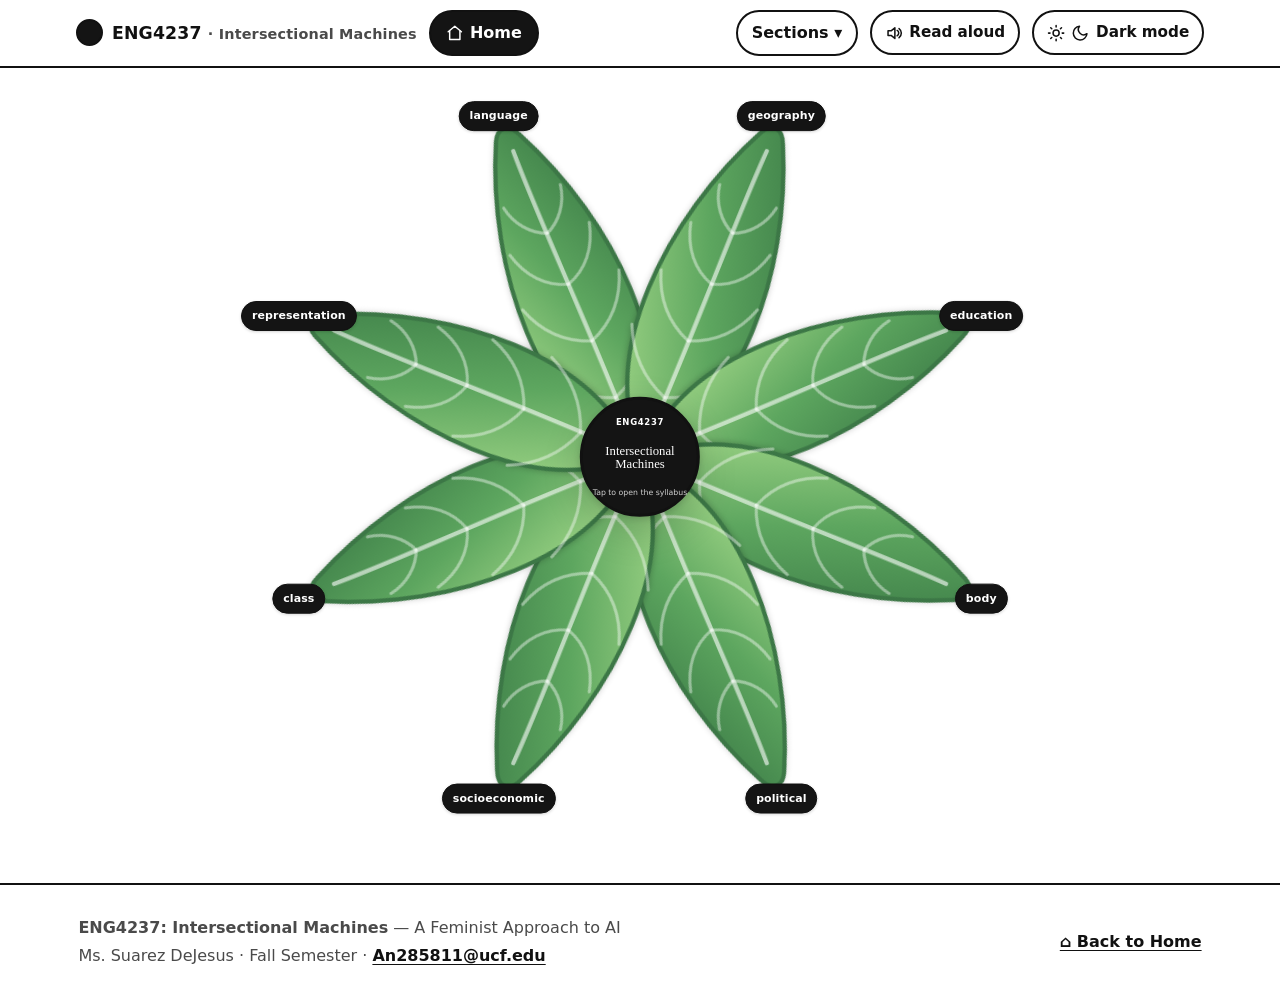
==== commit 2a5badd0: "Bring the syllabus site up to date with the revised document The site had been frozen since July whi" ====
--- a/index.html
+++ b/index.html
@@ -3,10 +3,10 @@
 <head>
 <meta charset="utf-8">
 <meta name="viewport" content="width=device-width, initial-scale=1">
-<title>ENG1237: Intersectional Machines — A Feminist Approach to AI</title>
-<meta name="description" content="Interactive syllabus for ENG1237 Intersectional Machines: A Feminist Approach to AI.">
+<title>ENG4237: Intersectional Machines — A Feminist Approach to AI</title>
+<meta name="description" content="Interactive syllabus for ENG4237 Intersectional Machines: A Feminist Approach to AI.">
 <link rel="preconnect" href="https://fonts.googleapis.com">
-<link rel="stylesheet" href="assets/style.css?v=72776da3">
+<link rel="stylesheet" href="assets/style.css?v=54cf5fe5">
 <link rel="icon" href="data:image/svg+xml,%3Csvg xmlns='http://www.w3.org/2000/svg' viewBox='0 0 100 100'%3E%3Ccircle cx='50' cy='50' r='46' fill='%236b2d5c'/%3E%3Ctext x='50' y='68' font-size='54' text-anchor='middle' fill='%23fff' font-family='Georgia,serif'%3EIM%3C/text%3E%3C/svg%3E">
 <script>
   // Set theme before paint to avoid a flash
@@ -21,7 +21,7 @@
   <div class="topbar-inner">
     <a class="brand" href="index.html">
       <span class="dot" aria-hidden="true"></span>
-      <span>ENG1237 <small>&middot; Intersectional Machines</small></span>
+      <span>ENG4237 <small>&middot; Intersectional Machines</small></span>
     </a>
     <a class="home-tab" href="index.html"><svg viewBox="0 0 24 24" fill="none" stroke="currentColor" stroke-width="2" stroke-linecap="round" stroke-linejoin="round" aria-hidden="true"><path d="M3 10.5 12 3l9 7.5"/><path d="M5 9.5V21h14V9.5"/></svg><span>Home</span></a>
     <span class="nav-spacer"></span>
@@ -79,7 +79,7 @@
 </div>
 <main id="main" tabindex="-1">
   <div class="wrap wide home-flower">
-    <h1 class="visually-hidden">ENG1237: Intersectional Machines &mdash; syllabus</h1>
+    <h1 class="visually-hidden">ENG4237: Intersectional Machines &mdash; syllabus</h1>
 
     <div class="lotus-stage" id="lotus-stage">
       <div class="lotus-fit">
@@ -112,7 +112,7 @@
     </div>
           <button type="button" class="lotus-center" id="lotus-center"
                   aria-expanded="false" aria-controls="lotus-stage">
-            <span class="lc-course">ENG1237</span>
+            <span class="lc-course">ENG4237</span>
             <span class="lc-title">Intersectional Machines</span>
             <span class="lc-hint" id="lotus-hint">Tap to open the syllabus</span>
           </button>
@@ -141,7 +141,7 @@
 <footer class="site">
   <div class="foot-inner">
     <div>
-      <strong>ENG1237: Intersectional Machines</strong> &mdash; A Feminist Approach to AI<br>
+      <strong>ENG4237: Intersectional Machines</strong> &mdash; A Feminist Approach to AI<br>
       Ms. Suarez DeJesus &middot; Fall Semester &middot;
       <a href="mailto:An285811@ucf.edu">An285811@ucf.edu</a>
     </div>
@@ -149,6 +149,6 @@
   </div>
 </footer>
 
-<script src="assets/app.js?v=72776da3"></script>
+<script src="assets/app.js?v=54cf5fe5"></script>
 </body>
 </html>
